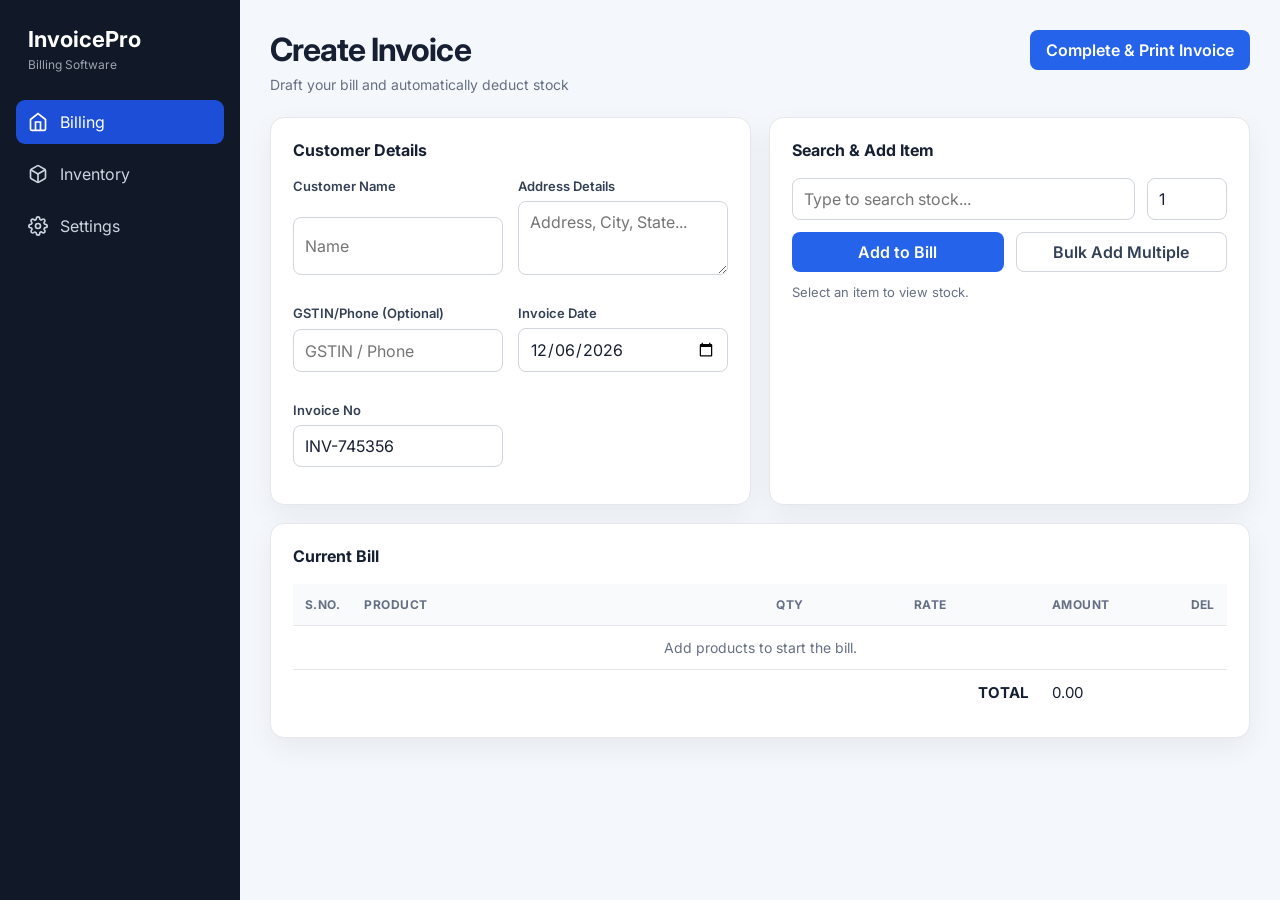
==== billing.html @ f211b9b0 "Add working billing system UI and functionality" ====
<!DOCTYPE html>
<html lang="en">

<head>
    <meta charset="UTF-8">
    <meta name="viewport" content="width=device-width, initial-scale=1.0">
    <title>RATE SLIP</title>
    <link rel="stylesheet" href="style.css">
    <link rel="preconnect" href="https://fonts.googleapis.com">
    <link rel="preconnect" href="https://fonts.gstatic.com" crossorigin>
    <link href="https://fonts.googleapis.com/css2?family=Inter:wght@300;400;500;600;700&display=swap" rel="stylesheet">
</head>

<body>
    <div id="app" class="screen-only">
        <aside class="sidebar">
            <div class="logo">
                <h2>InvoicePro</h2>
                <div class="logo-sub">Billing Software</div>
            </div>
            <nav>
                <button class="nav-btn active" data-target="dashboard">
                    <svg width="20" height="20" viewBox="0 0 24 24" fill="none" stroke="currentColor" stroke-width="2">
                        <path d="M3 9l9-7 9 7v11a2 2 0 0 1-2 2H5a2 2 0 0 1-2-2z"></path>
                        <polyline points="9 22 9 12 15 12 15 22"></polyline>
                    </svg>
                    Billing
                </button>
                <button class="nav-btn" data-target="inventory">
                    <svg width="20" height="20" viewBox="0 0 24 24" fill="none" stroke="currentColor" stroke-width="2">
                        <path
                            d="M21 16V8a2 2 0 0 0-1-1.73l-7-4a2 2 0 0 0-2 0l-7 4A2 2 0 0 0 3 8v8a2 2 0 0 0 1 1.73l7 4a2 2 0 0 0 2 0l7-4A2 2 0 0 0 21 16z">
                        </path>
                        <polyline points="3.27 6.96 12 12.01 20.73 6.96"></polyline>
                        <line x1="12" y1="22.08" x2="12" y2="12"></line>
                    </svg>
                    Inventory
                </button>
                <button class="nav-btn" data-target="settings">
                    <svg width="20" height="20" viewBox="0 0 24 24" fill="none" stroke="currentColor" stroke-width="2">
                        <circle cx="12" cy="12" r="3"></circle>
                        <path
                            d="M19.4 15a1.65 1.65 0 0 0 .33 1.82l.06.06a2 2 0 0 1 0 2.83 2 2 0 0 1-2.83 0l-.06-.06a1.65 1.65 0 0 0-1.82-.33 1.65 1.65 0 0 0-1 1.51V21a2 2 0 0 1-2 2 2 2 0 0 1-2-2v-.09A1.65 1.65 0 0 0 9 19.4a1.65 1.65 0 0 0-1.82.33l-.06.06a2 2 0 0 1-2.83 0 2 2 0 0 1 0-2.83l.06-.06a1.65 1.65 0 0 0 .33-1.82 1.65 1.65 0 0 0-1.51-1H3a2 2 0 0 1-2-2 2 2 0 0 1 2-2h.09A1.65 1.65 0 0 0 4.6 9a1.65 1.65 0 0 0-.33-1.82l-.06-.06a2 2 0 0 1 0-2.83 2 2 0 0 1 2.83 0l.06.06a1.65 1.65 0 0 0 1.82.33H9a1.65 1.65 0 0 0 1-1.51V3a2 2 0 0 1 2-2 2 2 0 0 1 2 2v.09a1.65 1.65 0 0 0 1 1.51 1.65 1.65 0 0 0 1.82-.33l.06-.06a2 2 0 0 1 2.83 0 2 2 0 0 1 0 2.83l-.06.06a1.65 1.65 0 0 0-.33 1.82V9a1.65 1.65 0 0 0 1.51 1H21a2 2 0 0 1 2 2 2 2 0 0 1-2 2h-.09a1.65 1.65 0 0 0-1.51 1z">
                        </path>
                    </svg>
                    Settings
                </button>
            </nav>
        </aside>

        <main class="main-content">
            <section id="dashboard" class="page active">
                <header>
                    <div>
                        <h1>Create Invoice</h1>
                        <p class="subtitle">Draft your bill and automatically deduct stock</p>
                    </div>
                    <button id="generate-invoice-btn" class="primary-btn">Complete & Print Invoice</button>
                </header>

                <div class="billing-container">
                    <div class="panel half customer-details card">
                        <h3>Customer Details</h3>
                        <div class="form-row">
                            <div class="form-group">
                                <label>Customer Name</label>
                                <input type="text" id="cust-name" placeholder="Name">
                            </div>
                            <div class="form-group">
                                <label>Address Details</label>
                                <textarea id="cust-address" placeholder="Address, City, State..."></textarea>
                            </div>
                            <div class="form-group">
                                <label>GSTIN/Phone (Optional)</label>
                                <input type="text" id="cust-gstin" placeholder="GSTIN / Phone">
                            </div>
                            <div class="form-group">
                                <label>Invoice Date</label>
                                <input type="date" id="inv-date">
                            </div>
                            <div class="form-group">
                                <label>Invoice No</label>
                                <input type="text" id="inv-no">
                            </div>
                        </div>
                    </div>

                    <div class="panel half item-selection card">
                        <h3>Search & Add Item</h3>
                        <div class="add-item-row"
                            style="display: flex; flex-direction: column; gap: 12px; align-items: stretch; margin-bottom: 12px;">
                            <div style="display: flex; gap: 12px; width: 100%;">
                                <div class="search-wrapper" style="flex: 1;">
                                    <input type="text" id="item-search" placeholder="Type to search stock..."
                                        autocomplete="off">
                                    <div id="search-results" class="search-dropdown hidden"></div>
                                </div>
                                <div class="qty-wrapper" style="width: 80px; flex: none;">
                                    <input type="number" id="item-qty" placeholder="Qty" value="1" min="0.01"
                                        step="0.01">
                                </div>
                            </div>
                            <div style="display: flex; gap: 12px;">
                                <button id="add-to-bill-btn" class="primary-btn"
                                    style="flex: 1; justify-content: center;">Add to Bill</button>
                                <button id="bulk-add-btn" class="secondary-btn"
                                    style="flex: 1; justify-content: center;">Bulk Add Multiple</button>
                            </div>
                        </div>
                        <div id="selected-item-info" class="item-info muted">Select an item to view stock.</div>
                    </div>

                    <div class="panel full current-bill card">
                        <h3>Current Bill</h3>
                        <div class="table-wrapper">
                            <table class="bill-table">
                                <thead>
                                    <tr>
                                        <th style="width: 5%">S.No.</th>
                                        <th style="width: 45%">PRODUCT</th>
                                        <th style="width: 15%">QTY</th>
                                        <th style="width: 15%">RATE</th>
                                        <th style="width: 15%">AMOUNT</th>
                                        <th style="width: 5%" class="text-center">Del</th>
                                    </tr>
                                </thead>
                                <tbody id="bill-body">
                                    <!-- Bill items injected here -->
                                </tbody>
                                <tfoot>
                                    <tr>
                                        <td colspan="4" class="text-right"><strong>TOTAL</strong></td>
                                        <td id="bill-total">0.00</td>
                                        <td></td>
                                    </tr>
                                </tfoot>
                            </table>
                        </div>
                    </div>
                </div>
            </section>

            <section id="inventory" class="page">
                <header>
                    <div>
                        <h1>Inventory Management</h1>
                        <p class="subtitle">Manage products, pricing, and view active stock</p>
                    </div>
                    <div style="display: flex; gap: 8px;">
                        <button id="add-new-item-btn" class="primary-btn">
                            <svg width="16" height="16" viewBox="0 0 24 24" fill="none" stroke="currentColor"
                                stroke-width="2">
                                <line x1="12" y1="5" x2="12" y2="19"></line>
                                <line x1="5" y1="12" x2="19" y2="12"></line>
                            </svg>
                            Add Stock
                        </button>
                        <button id="bulk-create-btn" class="secondary-btn">Create Multiple Products</button>
                        <button id="bulk-stock-btn" class="secondary-btn">Update Multiple Stocks</button>
                    </div>
                </header>
                <div class="card panel full">
                    <div class="table-controls">
                        <input type="text" id="inventory-search" placeholder="Filter inventory..." class="search-input">
                    </div>
                    <div class="table-wrapper">
                        <table class="stock-table">
                            <thead>
                                <tr>
                                    <th>Item Name</th>
                                    <th>Rate (₹/Piece)</th>
                                    <th>Current Stock (Pieces)</th>
                                    <th>Actions</th>
                                </tr>
                            </thead>
                            <tbody id="inventory-body">
                                <!-- Inventory injected here -->
                            </tbody>
                        </table>
                    </div>
                </div>
            </section>

            <section id="settings" class="page">
                <header>
                    <div>
                        <h1>Settings</h1>
                        <p class="subtitle">Customize your invoice presentation. If a field is empty, it will be
                            automatically hidden.</p>
                    </div>
                    <button id="save-settings-btn" class="primary-btn">Save Settings</button>
                </header>
                <div class="settings-container">
                    <div class="card panel half">
                        <h3>Distributor Details (Shown on Top Left)</h3>
                        <p class="hint">Leave unneeded fields blank.</p>
                        <div class="form-group">
                            <label>Business Name (Main Title)</label>
                            <input type="text" id="dist-name" placeholder="e.g. SHRI ALAGAPPA DISTRIBUTOR">
                        </div>
                        <div class="form-group">
                            <label>Address Line 1</label>
                            <input type="text" id="dist-addr1" placeholder="e.g. NO.25 TVR COMPLEX">
                        </div>
                        <div class="form-group">
                            <label>Address Line 2</label>
                            <input type="text" id="dist-addr2" placeholder="e.g. GANDHI NAGAR (WEST)">
                        </div>
                        <div class="form-group">
                            <label>Address Line 3</label>
                            <input type="text" id="dist-addr3" placeholder="e.g. KARUR">
                        </div>
                    </div>
                    <div class="card panel half">
                        <h3 style="opacity:0">More Details</h3>
                        <br>
                        <div class="form-group">
                            <label>State & Code</label>
                            <input type="text" id="dist-state" placeholder="e.g. State Name : Tamil Nadu, Code : 33">
                        </div>
                        <div class="form-group">
                            <label>Contact Info</label>
                            <input type="text" id="dist-contact" placeholder="e.g. Contact : 9965582231">
                        </div>
                        <div class="form-group">
                            <label>Email</label>
                            <input type="text" id="dist-email" placeholder="e.g. Email : ...@gmail.com">
                        </div>
                        <div class="form-group">
                            <label>GSTIN</label>
                            <input type="text" id="dist-gstin" placeholder="e.g. GSTIN : 123456789">
                        </div>
                    </div>
                </div>
            </section>
        </main>
    </div>

    <!-- Printable Invoice (Only visible when printing) -->
    <div id="printable-invoice" class="print-only">
        <div class="invoice-wrapper">
            <div class="invoice-header">
                <div class="distributor-section" id="print-distributor">
                    <!-- Dynamically injected -->
                </div>
                <div class="slip-title">RATE SLIP</div>
                <div class="customer-section">
                    <div><strong id="print-cust-name"></strong></div>
                    <div id="print-cust-address" style="white-space: pre-wrap;"></div>
                    <div id="print-cust-gstin"></div>
                </div>
            </div>

            <div class="meta-row">
                <div class="meta-col">
                    <span id="print-inv-date"></span><br>
                    <span id="print-inv-no"></span>
                </div>
            </div>

            <table class="print-table">
                <thead>
                    <tr>
                        <th style="width: 8%">S.No.</th>
                        <th style="width: 52%; text-align: left;">PRODUCT</th>
                        <th style="width: 10%">QTY</th>
                        <th style="width: 15%">RATE</th>
                        <th style="width: 15%">AMOUNT</th>
                    </tr>
                </thead>
                <tbody id="print-table-body">
                </tbody>
                <tfoot>
                    <tr>
                        <td colspan="4" class="text-right"><strong>TOTAL</strong></td>
                        <td id="print-total"><strong>0.00</strong></td>
                    </tr>
                </tfoot>
            </table>
        </div>
    </div>

    <!-- Modal Form -->
    <div id="item-modal" class="modal hidden">
        <div class="modal-content card">
            <h3 id="modal-title">Add/Edit Item</h3>
            <input type="hidden" id="modal-item-id">
            <div class="form-group">
                <label>Product Name</label>
                <input type="text" id="modal-item-name" placeholder="e.g. 3/4 pipe 10kg">
            </div>
            <div class="form-group">
                <label>Price / Rate (₹ per piece)</label>
                <input type="number" id="modal-item-rate" step="0.01">
            </div>
            <div class="form-group">
                <label>Stock Qty</label>
                <input type="number" id="modal-item-stock" step="0.01">
            </div>
            <div class="modal-actions">
                <button id="modal-cancel-btn" class="secondary-btn">Cancel</button>
                <button id="modal-save-btn" class="primary-btn">Save</button>
            </div>
        </div>
    </div>

    <!-- Bulk Stock Update Modal -->
    <div id="bulk-stock-modal" class="modal hidden">
        <div class="modal-content card"
            style="max-width: 700px; max-height: 80vh; display: flex; flex-direction: column;">
            <h3 style="margin-bottom: 12px;">Add Multiple Stocks (Quick Update)</h3>
            <p class="hint">Type the quantity you want to ADD to existing stocks.</p>
            <input type="text" id="bulk-stock-search" placeholder="Search inventory..." class="search-input"
                style="margin-bottom: 16px;">

            <div class="table-wrapper" style="flex: 1; overflow-y: auto;">
                <table class="stock-table">
                    <thead>
                        <tr>
                            <th>Product</th>
                            <th>Current Stock</th>
                            <th style="width: 120px;">+ Add Stock</th>
                        </tr>
                    </thead>
                    <tbody id="bulk-stock-body">
                    </tbody>
                </table>
            </div>

            <div class="modal-actions" style="margin-top: 20px;">
                <button id="bulk-stock-cancel-btn" class="secondary-btn">Cancel</button>
                <button id="bulk-stock-save-btn" class="primary-btn">Save Stocks</button>
            </div>
        </div>
    </div>

    <!-- Bulk Create Products Modal -->
    <div id="bulk-create-modal" class="modal hidden">
        <div class="modal-content card"
            style="max-width: 800px; max-height: 80vh; display: flex; flex-direction: column;">
            <h3 style="margin-bottom: 12px;">Create Multiple New Products</h3>
            <p class="hint">Enter details for new products below. Blank rows will be ignored.</p>

            <div class="table-wrapper" style="flex: 1; overflow-y: auto;">
                <table class="stock-table">
                    <thead>
                        <tr>
                            <th>Product Name</th>
                            <th style="width: 150px;">Rate (₹/Piece)</th>
                            <th style="width: 150px;">Initial Stock</th>
                        </tr>
                    </thead>
                    <tbody id="bulk-create-body">
                        <!-- Empty rows injected here -->
                    </tbody>
                </table>
                <button id="add-bulk-row-btn" class="secondary-btn" style="margin-top: 12px; width: 100%;">+ Add Another
                    Row</button>
            </div>

            <div class="modal-actions" style="margin-top: 20px;">
                <button id="bulk-create-cancel-btn" class="secondary-btn">Cancel</button>
                <button id="bulk-create-save-btn" class="primary-btn">Save All Products</button>
            </div>
        </div>
    </div>

    <!-- Bulk Add Modal -->
    <div id="bulk-modal" class="modal hidden">
        <div class="modal-content card"
            style="max-width: 700px; max-height: 80vh; display: flex; flex-direction: column;">
            <h3 style="margin-bottom: 12px;">Add Multiple Products</h3>
            <input type="text" id="bulk-search" placeholder="Search inventory..." class="search-input"
                style="margin-bottom: 16px;">

            <div class="table-wrapper" style="flex: 1; overflow-y: auto;">
                <table class="stock-table">
                    <thead>
                        <tr>
                            <th>Product</th>
                            <th>Rate (₹)</th>
                            <th>Stock</th>
                            <th style="width: 120px;">Qty to Add</th>
                        </tr>
                    </thead>
                    <tbody id="bulk-inventory-body">
                    </tbody>
                </table>
            </div>

            <div class="modal-actions" style="margin-top: 20px;">
                <button id="bulk-cancel-btn" class="secondary-btn">Cancel</button>
                <button id="bulk-save-btn" class="primary-btn">Add Selected</button>
            </div>
        </div>
    </div>

    <script src="app.js"></script>
</body>

</html>
---- style.css ----
:root {
    --primary: #2563eb;
    --primary-dark: #1d4ed8;
    --ink: #172033;
    --muted: #667085;
    --line: #e5e7eb;
    --surface: #fff;
    --page: #f4f7fb;
    --danger: #dc2626;
    --shadow: 0 10px 28px rgba(15, 23, 42, .06);
}

* { box-sizing: border-box; }
body { margin: 0; color: var(--ink); background: var(--page); font-family: Inter, system-ui, sans-serif; }
button, input, textarea { font: inherit; }
button { cursor: pointer; }
.screen-only { min-height: 100vh; display: flex; }
.sidebar { width: 240px; flex: 0 0 240px; padding: 26px 16px; color: #dbeafe; background: #111827; }
.logo { padding: 0 12px 28px; }
.logo h2 { margin: 0; color: #fff; font-size: 22px; }
.logo-sub { margin-top: 5px; color: #9ca3af; font-size: 12px; }
nav { display: grid; gap: 8px; }
.nav-btn { display: flex; align-items: center; gap: 12px; width: 100%; padding: 12px; border: 0; border-radius: 9px; color: #cbd5e1; background: transparent; text-align: left; }
.nav-btn:hover, .nav-btn.active { color: #fff; background: #1d4ed8; }
.main-content { width: 100%; min-width: 0; padding: 30px; }
.page { display: none; max-width: 1400px; margin: auto; }
.page.active { display: block; }
header { display: flex; align-items: flex-start; justify-content: space-between; gap: 20px; margin-bottom: 24px; }
h1, h3 { margin: 0; }
h1 { font-size: clamp(24px, 3vw, 32px); letter-spacing: -.03em; }
h3 { margin-bottom: 18px; font-size: 16px; }
.subtitle, .hint, .muted { color: var(--muted); }
.subtitle { margin: 7px 0 0; font-size: 14px; }
.card { border: 1px solid var(--line); border-radius: 14px; background: var(--surface); box-shadow: var(--shadow); }
.panel { padding: 22px; }
.billing-container, .settings-container { display: grid; grid-template-columns: repeat(2, minmax(0, 1fr)); gap: 18px; }
.full { grid-column: 1 / -1; }
.form-row { display: grid; grid-template-columns: repeat(2, minmax(0, 1fr)); gap: 15px; }
.form-group { display: grid; gap: 7px; margin-bottom: 15px; }
label { color: #344054; font-size: 13px; font-weight: 600; }
input, textarea { width: 100%; border: 1px solid #d0d5dd; border-radius: 8px; padding: 10px 11px; color: var(--ink); background: #fff; outline: 0; }
textarea { min-height: 74px; resize: vertical; }
input:focus, textarea:focus { border-color: var(--primary); box-shadow: 0 0 0 3px rgba(37, 99, 235, .12); }
.primary-btn, .secondary-btn { display: inline-flex; align-items: center; gap: 7px; min-height: 40px; padding: 9px 15px; border: 1px solid transparent; border-radius: 8px; font-weight: 600; transition: .15s ease; }
.primary-btn { color: #fff; background: var(--primary); }
.primary-btn:hover { background: var(--primary-dark); }
.secondary-btn { border-color: #d0d5dd; color: #344054; background: #fff; }
.secondary-btn:hover { background: #f8fafc; }
.table-wrapper { overflow-x: auto; }
table { width: 100%; border-collapse: collapse; font-size: 14px; }
th { color: #667085; background: #f8fafc; font-size: 12px; text-transform: uppercase; letter-spacing: .04em; }
th, td { padding: 13px 12px; border-bottom: 1px solid var(--line); text-align: left; }
td.text-right, th.text-right { text-align: right; }
.text-center { text-align: center; }
.bill-table tfoot td, .print-table tfoot td { border-bottom: 0; font-size: 15px; }
.delete-btn { border: 0; color: var(--danger); background: transparent; font-size: 18px; }
.item-info { min-height: 22px; font-size: 13px; }
.search-wrapper { position: relative; }
.search-dropdown { position: absolute; z-index: 5; top: calc(100% + 4px); width: 100%; max-height: 220px; overflow-y: auto; border: 1px solid var(--line); border-radius: 8px; background: #fff; box-shadow: var(--shadow); }
.search-dropdown div { padding: 10px 12px; cursor: pointer; }
.search-dropdown div:hover { background: #eff6ff; }
.hidden { display: none !important; }
.table-controls { display: flex; justify-content: flex-end; margin-bottom: 16px; }
.search-input { max-width: 340px; }
.stock-table .low-stock { color: var(--danger); font-weight: 700; }
.action-group { display: flex; flex-wrap: wrap; gap: 7px; }
.small-btn { padding: 6px 9px; border: 1px solid #d0d5dd; border-radius: 6px; color: #344054; background: #fff; }
.small-btn.danger { color: var(--danger); }
.settings-container .hint { margin-top: -10px; font-size: 13px; }
.modal { position: fixed; inset: 0; z-index: 20; display: grid; place-items: center; padding: 20px; background: rgba(15, 23, 42, .55); }
.modal-content { width: min(100%, 520px); max-height: calc(100vh - 40px); overflow: auto; padding: 24px; }
.modal-actions { display: flex; justify-content: flex-end; gap: 10px; }
.print-only { display: none; }
.invoice-wrapper { max-width: 850px; margin: auto; color: #111; font-family: Arial, sans-serif; }
.invoice-header { display: grid; grid-template-columns: 1fr auto 1fr; gap: 18px; align-items: start; padding-bottom: 16px; border-bottom: 2px solid #111; }
.slip-title { font-size: 20px; font-weight: 700; }
.customer-section { text-align: right; }
.meta-row { padding: 12px 0; font-size: 13px; }
.print-table th { color: #111; background: #eee; }

@media (max-width: 820px) {
    .screen-only { display: block; }
    .sidebar { width: 100%; padding: 14px; }
    .logo { padding: 0 8px 12px; }
    nav { grid-template-columns: repeat(3, 1fr); }
    .nav-btn { justify-content: center; }
    .main-content { padding: 18px 12px; }
    .billing-container, .settings-container, .form-row { grid-template-columns: 1fr; }
    .full { grid-column: auto; }
    header { flex-direction: column; }
}

@media print {
    @page { margin: 12mm; }
    .screen-only { display: none !important; }
    .print-only { display: block !important; }
    body { background: #fff; }
}
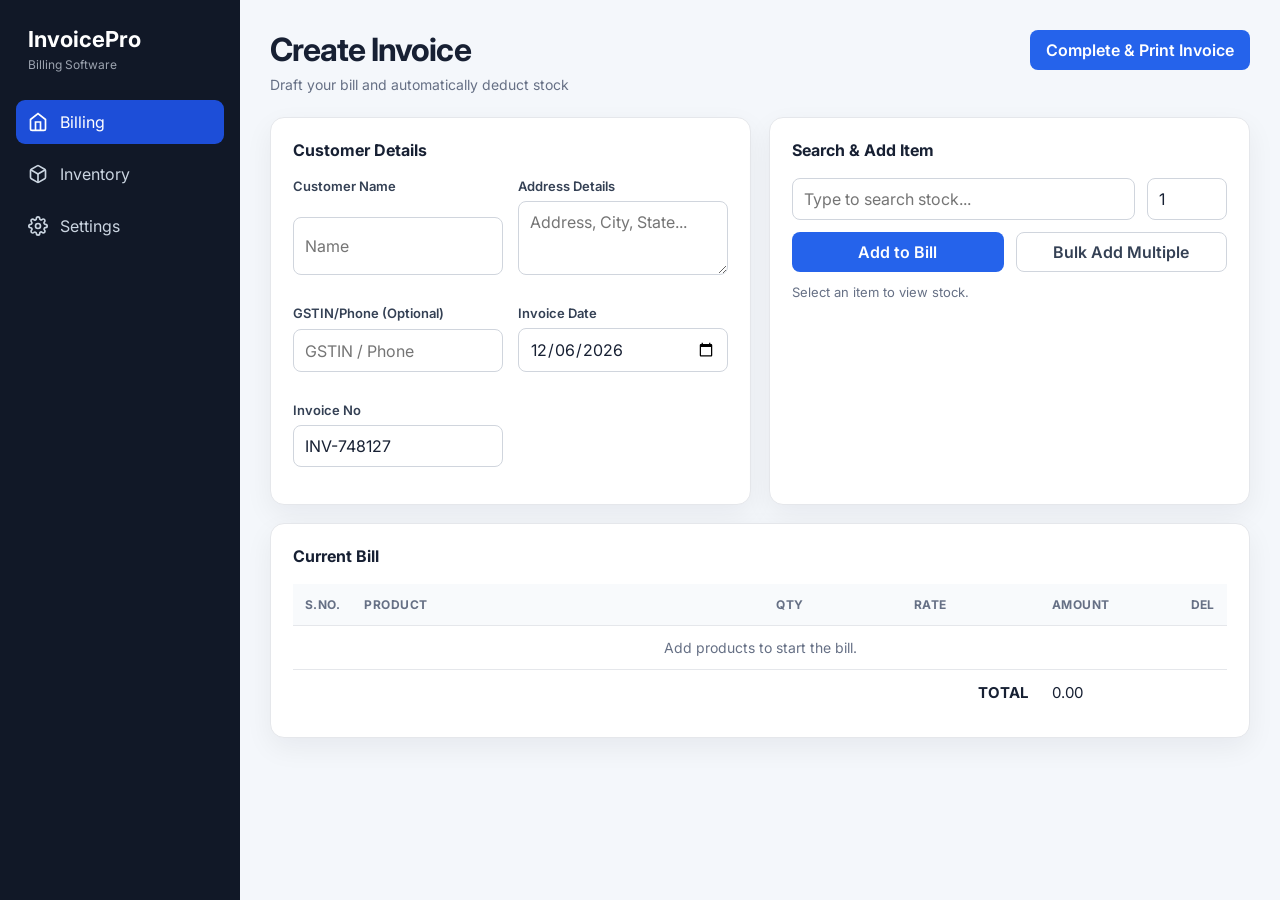
==== commit db16187c: "Harden billing inventory and invoice flows" ====
--- a/billing.html
+++ b/billing.html
@@ -395,7 +395,7 @@
         </div>
     </div>
 
-    <script src="app.js"></script>
+    <script src="app.js?v=2"></script>
 </body>
 
-</html>+</html>
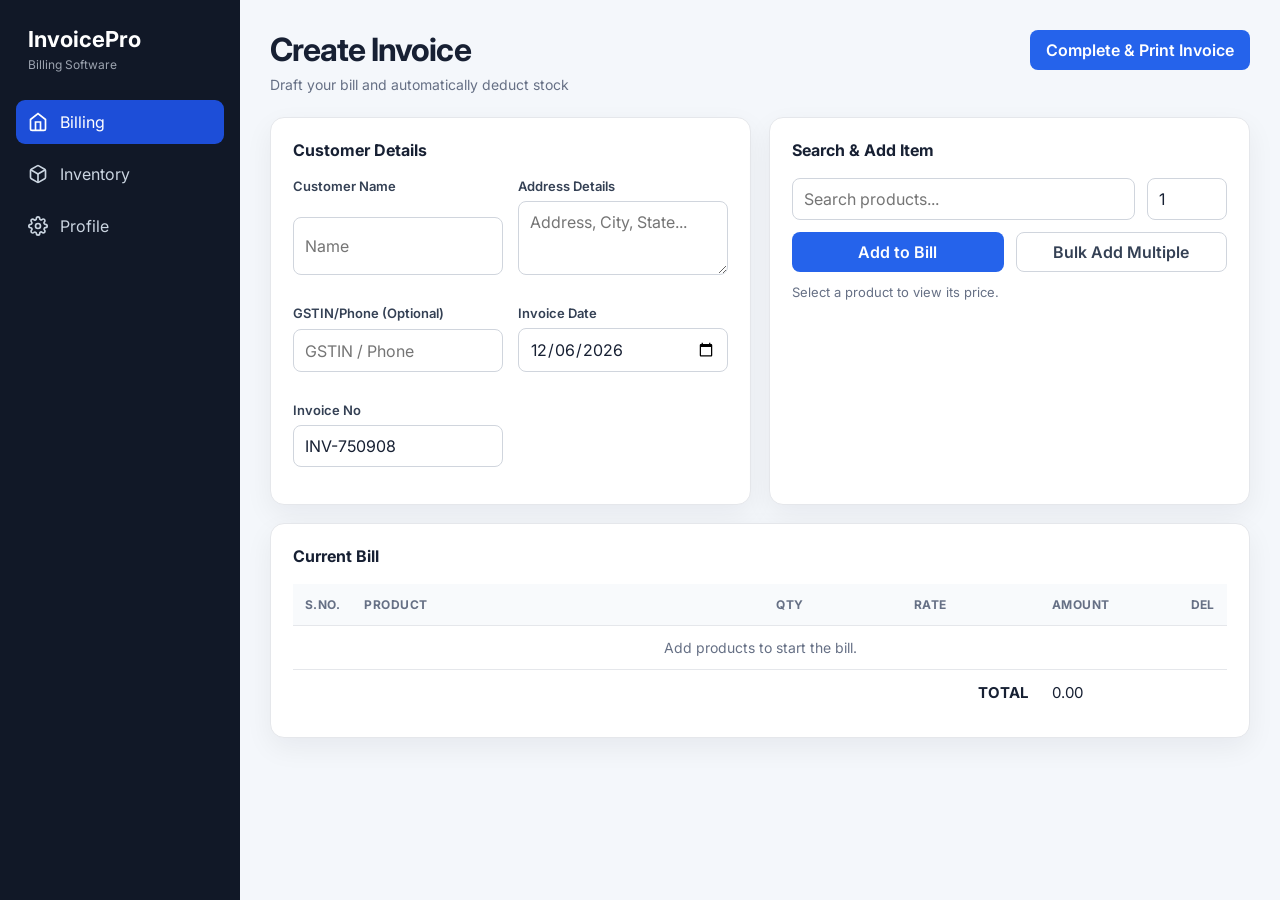
==== commit 75eacb40: "Improve inventory and billing workflows Co-authored-by: Copilot <223556219+Copilot@users.noreply.git" ====
--- a/billing.html
+++ b/billing.html
@@ -43,7 +43,7 @@
                             d="M19.4 15a1.65 1.65 0 0 0 .33 1.82l.06.06a2 2 0 0 1 0 2.83 2 2 0 0 1-2.83 0l-.06-.06a1.65 1.65 0 0 0-1.82-.33 1.65 1.65 0 0 0-1 1.51V21a2 2 0 0 1-2 2 2 2 0 0 1-2-2v-.09A1.65 1.65 0 0 0 9 19.4a1.65 1.65 0 0 0-1.82.33l-.06.06a2 2 0 0 1-2.83 0 2 2 0 0 1 0-2.83l.06-.06a1.65 1.65 0 0 0 .33-1.82 1.65 1.65 0 0 0-1.51-1H3a2 2 0 0 1-2-2 2 2 0 0 1 2-2h.09A1.65 1.65 0 0 0 4.6 9a1.65 1.65 0 0 0-.33-1.82l-.06-.06a2 2 0 0 1 0-2.83 2 2 0 0 1 2.83 0l.06.06a1.65 1.65 0 0 0 1.82.33H9a1.65 1.65 0 0 0 1-1.51V3a2 2 0 0 1 2-2 2 2 0 0 1 2 2v.09a1.65 1.65 0 0 0 1 1.51 1.65 1.65 0 0 0 1.82-.33l.06-.06a2 2 0 0 1 2.83 0 2 2 0 0 1 0 2.83l-.06.06a1.65 1.65 0 0 0-.33 1.82V9a1.65 1.65 0 0 0 1.51 1H21a2 2 0 0 1 2 2 2 2 0 0 1-2 2h-.09a1.65 1.65 0 0 0-1.51 1z">
                         </path>
                     </svg>
-                    Settings
+                    Profile
                 </button>
             </nav>
         </aside>
@@ -91,9 +91,12 @@
                             style="display: flex; flex-direction: column; gap: 12px; align-items: stretch; margin-bottom: 12px;">
                             <div style="display: flex; gap: 12px; width: 100%;">
                                 <div class="search-wrapper" style="flex: 1;">
-                                    <input type="text" id="item-search" placeholder="Type to search stock..."
-                                        autocomplete="off">
-                                    <div id="search-results" class="search-dropdown hidden"></div>
+                                    <input type="text" id="item-search" placeholder="Search products..."
+                                        autocomplete="off" role="combobox" aria-label="Search products"
+                                        aria-autocomplete="list" aria-haspopup="listbox" aria-expanded="false"
+                                        aria-controls="search-results">
+                                    <div id="search-results" class="search-dropdown hidden" role="listbox"
+                                        aria-label="Product suggestions"></div>
                                 </div>
                                 <div class="qty-wrapper" style="width: 80px; flex: none;">
                                     <input type="number" id="item-qty" placeholder="Qty" value="1" min="0.01"
@@ -107,7 +110,7 @@
                                     style="flex: 1; justify-content: center;">Bulk Add Multiple</button>
                             </div>
                         </div>
-                        <div id="selected-item-info" class="item-info muted">Select an item to view stock.</div>
+                        <div id="selected-item-info" class="item-info muted">Select a product to view its price.</div>
                     </div>
 
                     <div class="panel full current-bill card">
@@ -144,7 +147,7 @@
                 <header>
                     <div>
                         <h1>Inventory Management</h1>
-                        <p class="subtitle">Manage products, pricing, and view active stock</p>
+                        <p class="subtitle">Manage products, pricing, and categories</p>
                     </div>
                     <div style="display: flex; gap: 8px;">
                         <button id="add-new-item-btn" class="primary-btn">
@@ -153,7 +156,7 @@
                                 <line x1="12" y1="5" x2="12" y2="19"></line>
                                 <line x1="5" y1="12" x2="19" y2="12"></line>
                             </svg>
-                            Add Stock
+                            Add Product
                         </button>
                         <button id="bulk-create-btn" class="secondary-btn">Create Multiple Products</button>
                         <button id="bulk-stock-btn" class="secondary-btn">Update Multiple Stocks</button>
@@ -161,6 +164,9 @@
                 </header>
                 <div class="card panel full">
                     <div class="table-controls">
+                        <select id="inventory-category-filter" class="search-input" aria-label="Filter inventory by category">
+                            <option value="">All categories</option>
+                        </select>
                         <input type="text" id="inventory-search" placeholder="Filter inventory..." class="search-input">
                     </div>
                     <div class="table-wrapper">
@@ -169,8 +175,7 @@
                                 <tr>
                                     <th>Item Name</th>
                                     <th>Rate (₹/Piece)</th>
-                                    <th>Current Stock (Pieces)</th>
-                                    <th>Actions</th>
+                                    <th class="text-right">Actions</th>
                                 </tr>
                             </thead>
                             <tbody id="inventory-body">
@@ -184,11 +189,11 @@
             <section id="settings" class="page">
                 <header>
                     <div>
-                        <h1>Settings</h1>
+                        <h1>Profile</h1>
                         <p class="subtitle">Customize your invoice presentation. If a field is empty, it will be
                             automatically hidden.</p>
                     </div>
-                    <button id="save-settings-btn" class="primary-btn">Save Settings</button>
+                    <button id="save-settings-btn" class="primary-btn">Save Profile</button>
                 </header>
                 <div class="settings-container">
                     <div class="card panel half">
@@ -290,6 +295,10 @@
                 <input type="text" id="modal-item-name" placeholder="e.g. 3/4 pipe 10kg">
             </div>
             <div class="form-group">
+                <label>Category</label>
+                <select id="modal-item-category"></select>
+            </div>
+            <div class="form-group">
                 <label>Price / Rate (₹ per piece)</label>
                 <input type="number" id="modal-item-rate" step="0.01">
             </div>
@@ -379,7 +388,6 @@
                         <tr>
                             <th>Product</th>
                             <th>Rate (₹)</th>
-                            <th>Stock</th>
                             <th style="width: 120px;">Qty to Add</th>
                         </tr>
                     </thead>
@@ -395,7 +403,8 @@
         </div>
     </div>
 
-    <script src="app.js?v=2"></script>
+    <script src="inventory-data.js?v=1"></script>
+    <script src="app.js?v=3"></script>
 </body>
 
 </html>
--- a/style.css
+++ b/style.css
@@ -12,7 +12,7 @@
 
 * { box-sizing: border-box; }
 body { margin: 0; color: var(--ink); background: var(--page); font-family: Inter, system-ui, sans-serif; }
-button, input, textarea { font: inherit; }
+button, input, textarea, select { font: inherit; }
 button { cursor: pointer; }
 .screen-only { min-height: 100vh; display: flex; }
 .sidebar { width: 240px; flex: 0 0 240px; padding: 26px 16px; color: #dbeafe; background: #111827; }
@@ -38,9 +38,9 @@
 .form-row { display: grid; grid-template-columns: repeat(2, minmax(0, 1fr)); gap: 15px; }
 .form-group { display: grid; gap: 7px; margin-bottom: 15px; }
 label { color: #344054; font-size: 13px; font-weight: 600; }
-input, textarea { width: 100%; border: 1px solid #d0d5dd; border-radius: 8px; padding: 10px 11px; color: var(--ink); background: #fff; outline: 0; }
+input, textarea, select { width: 100%; border: 1px solid #d0d5dd; border-radius: 8px; padding: 10px 11px; color: var(--ink); background: #fff; outline: 0; }
 textarea { min-height: 74px; resize: vertical; }
-input:focus, textarea:focus { border-color: var(--primary); box-shadow: 0 0 0 3px rgba(37, 99, 235, .12); }
+input:focus, textarea:focus, select:focus { border-color: var(--primary); box-shadow: 0 0 0 3px rgba(37, 99, 235, .12); }
 .primary-btn, .secondary-btn { display: inline-flex; align-items: center; gap: 7px; min-height: 40px; padding: 9px 15px; border: 1px solid transparent; border-radius: 8px; font-weight: 600; transition: .15s ease; }
 .primary-btn { color: #fff; background: var(--primary); }
 .primary-btn:hover { background: var(--primary-dark); }
@@ -57,13 +57,17 @@
 .item-info { min-height: 22px; font-size: 13px; }
 .search-wrapper { position: relative; }
 .search-dropdown { position: absolute; z-index: 5; top: calc(100% + 4px); width: 100%; max-height: 220px; overflow-y: auto; border: 1px solid var(--line); border-radius: 8px; background: #fff; box-shadow: var(--shadow); }
-.search-dropdown div { padding: 10px 12px; cursor: pointer; }
-.search-dropdown div:hover { background: #eff6ff; }
+.search-dropdown [role="option"] { padding: 10px 12px; color: var(--ink); cursor: pointer; }
+.search-dropdown [role="option"]:hover, .search-dropdown [role="option"]:active,
+.search-dropdown [role="option"].active, .search-dropdown [role="option"][aria-selected="true"] { color: #fff; background: var(--primary-dark); }
+.search-dropdown [role="option"]:hover .muted, .search-dropdown [role="option"]:active .muted,
+.search-dropdown [role="option"].active .muted, .search-dropdown [role="option"][aria-selected="true"] .muted { color: #dbeafe; }
 .hidden { display: none !important; }
-.table-controls { display: flex; justify-content: flex-end; margin-bottom: 16px; }
+.table-controls { display: flex; justify-content: space-between; gap: 12px; margin-bottom: 16px; }
 .search-input { max-width: 340px; }
 .stock-table .low-stock { color: var(--danger); font-weight: 700; }
-.action-group { display: flex; flex-wrap: wrap; gap: 7px; }
+.action-cell { text-align: right; }
+.action-group { display: flex; flex-wrap: wrap; justify-content: flex-end; gap: 7px; }
 .small-btn { padding: 6px 9px; border: 1px solid #d0d5dd; border-radius: 6px; color: #344054; background: #fff; }
 .small-btn.danger { color: var(--danger); }
 .settings-container .hint { margin-top: -10px; font-size: 13px; }
@@ -88,6 +92,8 @@
     .billing-container, .settings-container, .form-row { grid-template-columns: 1fr; }
     .full { grid-column: auto; }
     header { flex-direction: column; }
+    .table-controls { flex-direction: column; }
+    .search-input { max-width: none; }
 }
 
 @media print {
